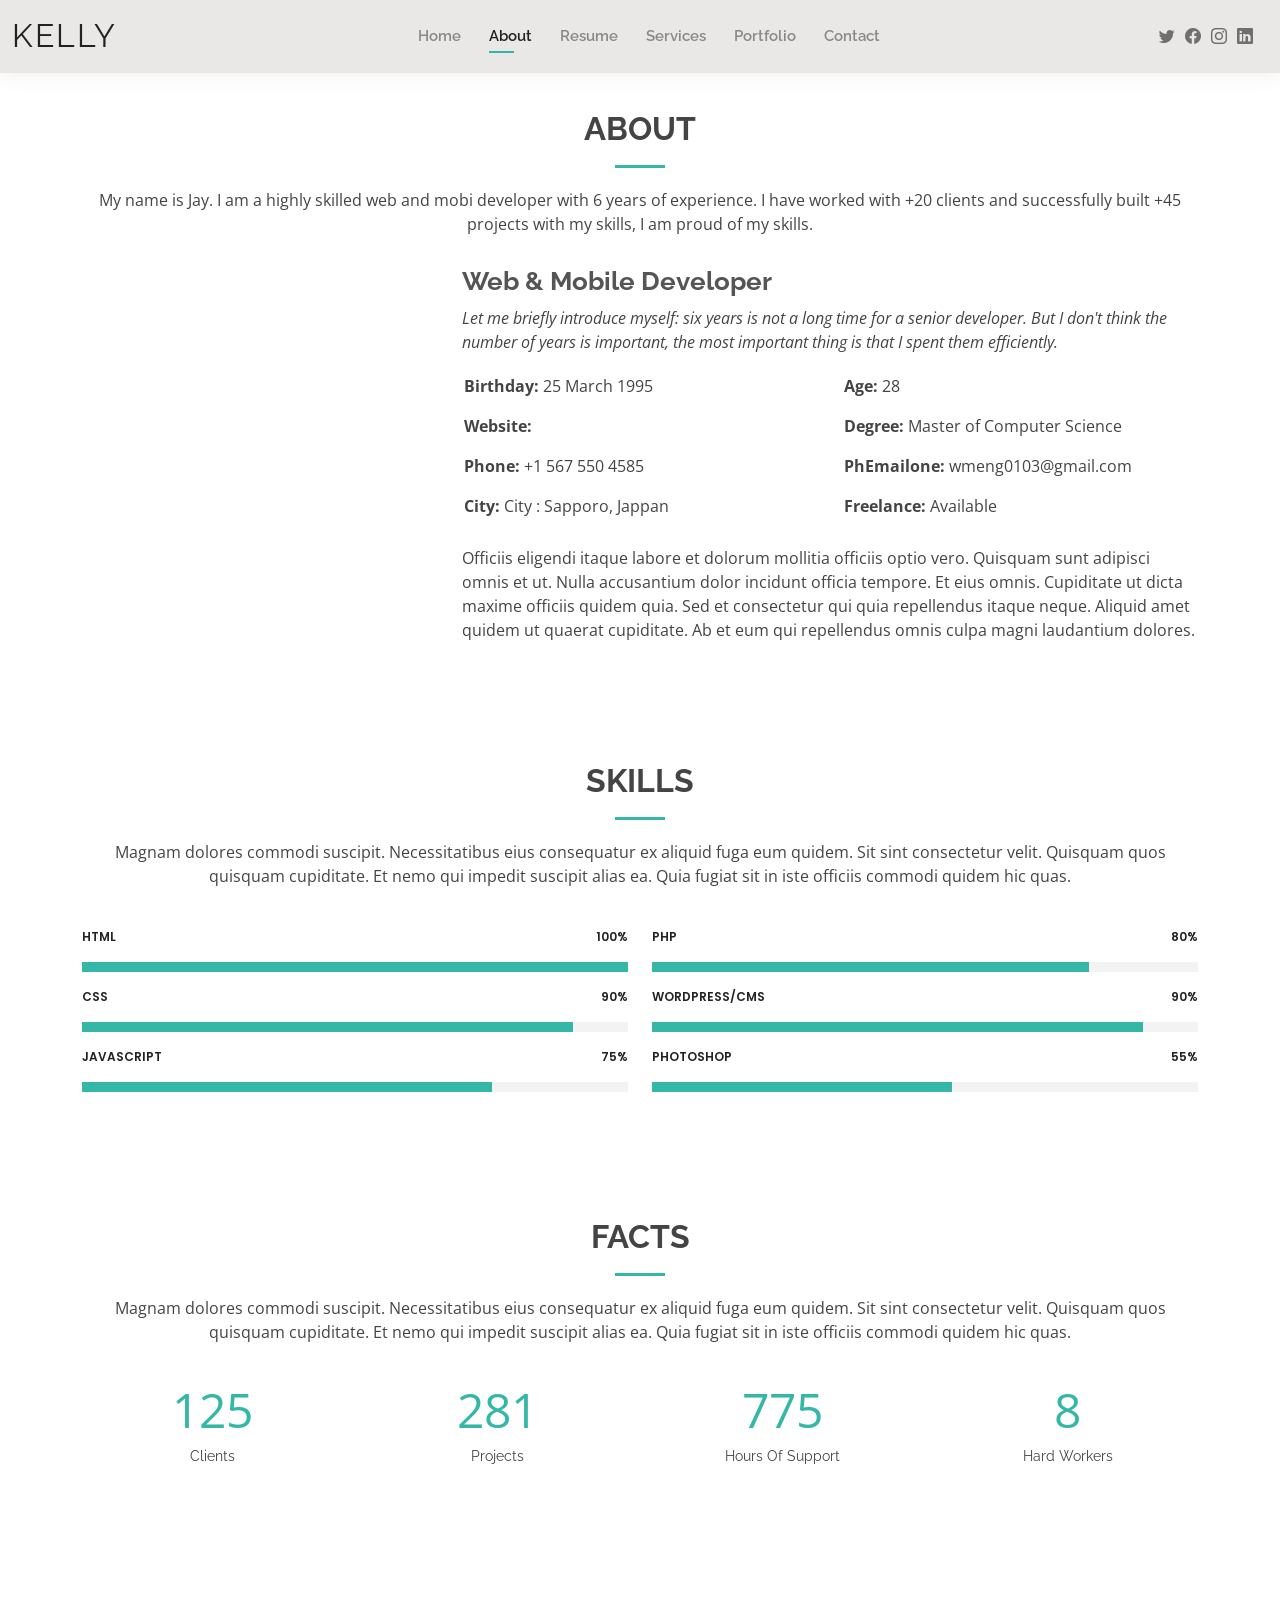
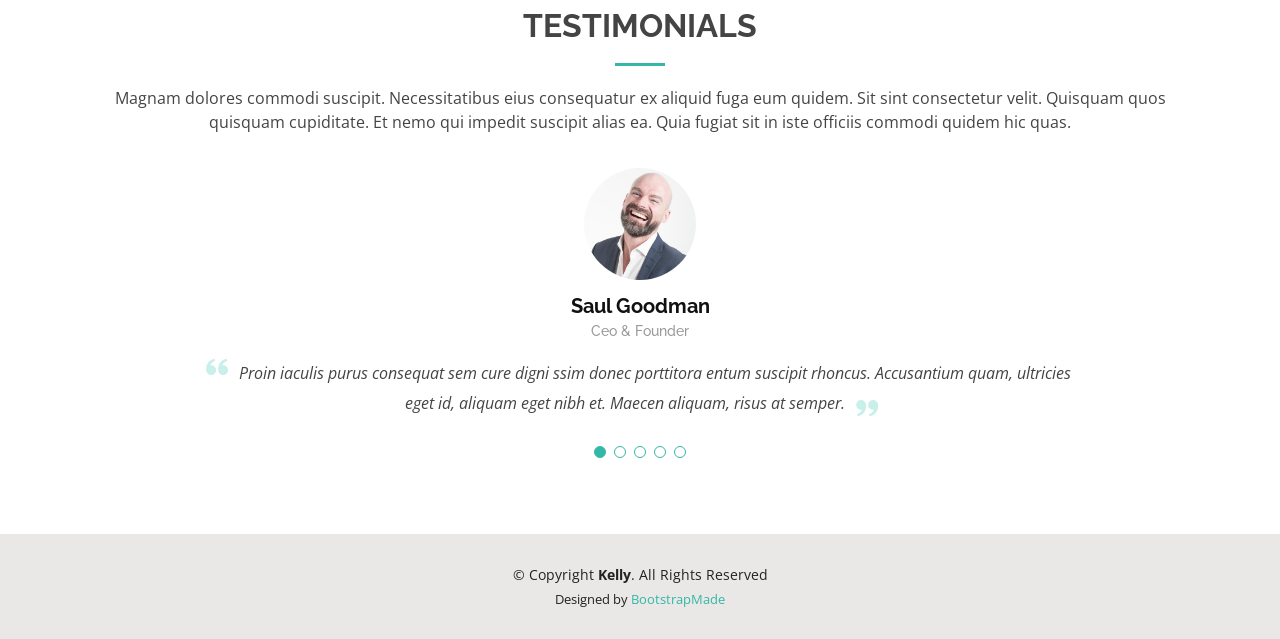
==== about.html @ 28cd538e "total update style was totally changed" ====
<!DOCTYPE html>
<html lang="en">

<head>
  <meta charset="utf-8">
  <meta content="width=device-width, initial-scale=1.0" name="viewport">

  <title>About - Jay Website</title>
  <meta content="" name="description">
  <meta content="" name="keywords">

  <!-- Favicons -->
  <link href="assets/img/favicon.png" rel="icon">
  <link href="assets/img/apple-touch-icon.png" rel="apple-touch-icon">

  <!-- Google Fonts -->
  <link href="https://fonts.googleapis.com/css?family=Open+Sans:300,300i,400,400i,600,600i,700,700i|Raleway:300,300i,400,400i,500,500i,600,600i,700,700i|Poppins:300,300i,400,400i,500,500i,600,600i,700,700i" rel="stylesheet">

  <!-- Vendor CSS Files -->
  <link href="assets/vendor/aos/aos.css" rel="stylesheet">
  <link href="assets/vendor/bootstrap/css/bootstrap.min.css" rel="stylesheet">
  <link href="assets/vendor/bootstrap-icons/bootstrap-icons.css" rel="stylesheet">
  <link href="assets/vendor/boxicons/css/boxicons.min.css" rel="stylesheet">
  <link href="assets/vendor/glightbox/css/glightbox.min.css" rel="stylesheet">
  <link href="assets/vendor/swiper/swiper-bundle.min.css" rel="stylesheet">

  <!-- Template Main CSS File -->
  <link href="assets/css/style.css" rel="stylesheet">

  <!-- =======================================================
  * Template Name: Kelly
  * Updated: Jul 27 2023 with Bootstrap v5.3.1
  * Template URL: https://bootstrapmade.com/kelly-free-bootstrap-cv-resume-html-template/
  * Author: BootstrapMade.com
  * License: https://bootstrapmade.com/license/
  ======================================================== -->
</head>

<body>

  <!-- ======= Header ======= -->
  <header id="header" class="fixed-top">
    <div class="container-fluid d-flex justify-content-between align-items-center">

      <h1 class="logo me-auto me-lg-0"><a href="index.html">Kelly</a></h1>
      <!-- Uncomment below if you prefer to use an image logo -->
      <!-- <a href="index.html" class="logo"><img src="assets/img/logo.png" alt="" class="img-fluid"></a>-->

      <nav id="navbar" class="navbar order-last order-lg-0">
        <ul>
          <li><a href="index.html">Home</a></li>
          <li><a class="active" href="about.html">About</a></li>
          <li><a href="resume.html">Resume</a></li>
          <li><a href="services.html">Services</a></li>
          <li><a href="portfolio.html">Portfolio</a></li>
          <li><a href="contact.html">Contact</a></li>
        </ul>
        <i class="bi bi-list mobile-nav-toggle"></i>
      </nav><!-- .navbar -->

      <div class="header-social-links">
        <a href="#" class="twitter"><i class="bi bi-twitter"></i></a>
        <a href="#" class="facebook"><i class="bi bi-facebook"></i></a>
        <a href="#" class="instagram"><i class="bi bi-instagram"></i></a>
        <a href="#" class="linkedin"><i class="bi bi-linkedin"></i></i></a>
      </div>

    </div>

  </header><!-- End Header -->

  <main id="main">

    <!-- ======= About Section ======= -->
    <section id="about" class="about">
      <div class="container" data-aos="fade-up">

        <div class="section-title">
          <h2>About</h2>
          <p>My name is Jay. I am a highly skilled web and mobi developer with 6 years of experience. I have worked with +20 clients and successfully built +45 projects with my skills, I am proud of my skills.</p>
        </div>

        <div class="row">
          <div class="col-lg-4">
            <img src="assets/img/about.jpg" class="img-fluid" alt="">
          </div>
          <div class="col-lg-8 pt-4 pt-lg-0 content">
            <h3>Web &amp; Mobile Developer</h3>
            <p class="fst-italic">
              Let me briefly introduce myself: six years is not a long time for a senior developer. But I don't think the number of years is important, the most important thing is that I spent them efficiently.
            </p>
            <div class="row">
              <div class="col-lg-6">
                <ul>
                  <li><i class="bi bi-rounded-right"></i> <strong>Birthday:</strong> 25 March 1995</li>
                  <li><i class="bi bi-rounded-right"></i> <strong>Website:</strong> </li>
                  <li><i class="bi bi-rounded-right"></i> <strong>Phone:</strong> +1 567 550 4585</li>
                  <li><i class="bi bi-rounded-right"></i> <strong>City:</strong> City : Sapporo, Jappan</li>
                </ul>
              </div>
              <div class="col-lg-6">
                <ul>
                  <li><i class="bi bi-rounded-right"></i> <strong>Age:</strong> 28</li>
                  <li><i class="bi bi-rounded-right"></i> <strong>Degree:</strong> Master of Computer Science</li>
                  <li><i class="bi bi-rounded-right"></i> <strong>PhEmailone:</strong> wmeng0103@gmail.com </li>
                  <li><i class="bi bi-rounded-right"></i> <strong>Freelance:</strong> Available </li>
                </ul>
              </div>
            </div>
            <p>
              Officiis eligendi itaque labore et dolorum mollitia officiis optio vero. Quisquam sunt adipisci omnis et ut. Nulla accusantium dolor incidunt officia tempore. Et eius omnis.
              Cupiditate ut dicta maxime officiis quidem quia. Sed et consectetur qui quia repellendus itaque neque. Aliquid amet quidem ut quaerat cupiditate. Ab et eum qui repellendus omnis culpa magni laudantium dolores.
            </p>
          </div>
        </div>

      </div>
    </section><!-- End About Section -->

    <!-- ======= Skills Section ======= -->
    <section id="skills" class="skills">
      <div class="container" data-aos="fade-up">

        <div class="section-title">
          <h2>Skills</h2>
          <p>Magnam dolores commodi suscipit. Necessitatibus eius consequatur ex aliquid fuga eum quidem. Sit sint consectetur velit. Quisquam quos quisquam cupiditate. Et nemo qui impedit suscipit alias ea. Quia fugiat sit in iste officiis commodi quidem hic quas.</p>
        </div>

        <div class="row skills-content">

          <div class="col-lg-6">

            <div class="progress">
              <span class="skill">HTML <i class="val">100%</i></span>
              <div class="progress-bar-wrap">
                <div class="progress-bar" role="progressbar" aria-valuenow="100" aria-valuemin="0" aria-valuemax="100"></div>
              </div>
            </div>

            <div class="progress">
              <span class="skill">CSS <i class="val">90%</i></span>
              <div class="progress-bar-wrap">
                <div class="progress-bar" role="progressbar" aria-valuenow="90" aria-valuemin="0" aria-valuemax="100"></div>
              </div>
            </div>

            <div class="progress">
              <span class="skill">JavaScript <i class="val">75%</i></span>
              <div class="progress-bar-wrap">
                <div class="progress-bar" role="progressbar" aria-valuenow="75" aria-valuemin="0" aria-valuemax="100"></div>
              </div>
            </div>

          </div>

          <div class="col-lg-6">

            <div class="progress">
              <span class="skill">PHP <i class="val">80%</i></span>
              <div class="progress-bar-wrap">
                <div class="progress-bar" role="progressbar" aria-valuenow="80" aria-valuemin="0" aria-valuemax="100"></div>
              </div>
            </div>

            <div class="progress">
              <span class="skill">WordPress/CMS <i class="val">90%</i></span>
              <div class="progress-bar-wrap">
                <div class="progress-bar" role="progressbar" aria-valuenow="90" aria-valuemin="0" aria-valuemax="100"></div>
              </div>
            </div>

            <div class="progress">
              <span class="skill">Photoshop <i class="val">55%</i></span>
              <div class="progress-bar-wrap">
                <div class="progress-bar" role="progressbar" aria-valuenow="55" aria-valuemin="0" aria-valuemax="100"></div>
              </div>
            </div>

          </div>

        </div>

      </div>
    </section><!-- End Skills Section -->

    <!-- ======= Facts Section ======= -->
    <section id="facts" class="facts">
      <div class="container" data-aos="fade-up">

        <div class="section-title">
          <h2>Facts</h2>
          <p>Magnam dolores commodi suscipit. Necessitatibus eius consequatur ex aliquid fuga eum quidem. Sit sint consectetur velit. Quisquam quos quisquam cupiditate. Et nemo qui impedit suscipit alias ea. Quia fugiat sit in iste officiis commodi quidem hic quas.</p>
        </div>

        <div class="row counters">

          <div class="col-lg-3 col-6 text-center">
            <span data-purecounter-start="0" data-purecounter-end="232" data-purecounter-duration="1" class="purecounter"></span>
            <p>Clients</p>
          </div>

          <div class="col-lg-3 col-6 text-center">
            <span data-purecounter-start="0" data-purecounter-end="521" data-purecounter-duration="1" class="purecounter"></span>
            <p>Projects</p>
          </div>

          <div class="col-lg-3 col-6 text-center">
            <span data-purecounter-start="0" data-purecounter-end="1463" data-purecounter-duration="1" class="purecounter"></span>
            <p>Hours Of Support</p>
          </div>

          <div class="col-lg-3 col-6 text-center">
            <span data-purecounter-start="0" data-purecounter-end="15" data-purecounter-duration="1" class="purecounter"></span>
            <p>Hard Workers</p>
          </div>

        </div>

      </div>
    </section><!-- End Facts Section -->

    <!-- ======= Testimonials Section ======= -->
    <section id="testimonials" class="testimonials">
      <div class="container" data-aos="fade-up">

        <div class="section-title">
          <h2>Testimonials</h2>
          <p>Magnam dolores commodi suscipit. Necessitatibus eius consequatur ex aliquid fuga eum quidem. Sit sint consectetur velit. Quisquam quos quisquam cupiditate. Et nemo qui impedit suscipit alias ea. Quia fugiat sit in iste officiis commodi quidem hic quas.</p>
        </div>

        <div class="testimonials-slider swiper" data-aos="fade-up" data-aos-delay="100">
          <div class="swiper-wrapper">

            <div class="swiper-slide">
              <div class="testimonial-item">
                <img src="assets/img/testimonials/testimonials-1.jpg" class="testimonial-img" alt="">
                <h3>Saul Goodman</h3>
                <h4>Ceo &amp; Founder</h4>
                <p>
                  <i class="bx bxs-quote-alt-left quote-icon-left"></i>
                  Proin iaculis purus consequat sem cure digni ssim donec porttitora entum suscipit rhoncus. Accusantium quam, ultricies eget id, aliquam eget nibh et. Maecen aliquam, risus at semper.
                  <i class="bx bxs-quote-alt-right quote-icon-right"></i>
                </p>
              </div>
            </div><!-- End testimonial item -->

            <div class="swiper-slide">
              <div class="testimonial-item">
                <img src="assets/img/testimonials/testimonials-2.jpg" class="testimonial-img" alt="">
                <h3>Sara Wilsson</h3>
                <h4>Designer</h4>
                <p>
                  <i class="bx bxs-quote-alt-left quote-icon-left"></i>
                  Export tempor illum tamen malis malis eram quae irure esse labore quem cillum quid cillum eram malis quorum velit fore eram velit sunt aliqua noster fugiat irure amet legam anim culpa.
                  <i class="bx bxs-quote-alt-right quote-icon-right"></i>
                </p>
              </div>
            </div><!-- End testimonial item -->

            <div class="swiper-slide">
              <div class="testimonial-item">
                <img src="assets/img/testimonials/testimonials-3.jpg" class="testimonial-img" alt="">
                <h3>Jena Karlis</h3>
                <h4>Store Owner</h4>
                <p>
                  <i class="bx bxs-quote-alt-left quote-icon-left"></i>
                  Enim nisi quem export duis labore cillum quae magna enim sint quorum nulla quem veniam duis minim tempor labore quem eram duis noster aute amet eram fore quis sint minim.
                  <i class="bx bxs-quote-alt-right quote-icon-right"></i>
                </p>
              </div>
            </div><!-- End testimonial item -->

            <div class="swiper-slide">
              <div class="testimonial-item">
                <img src="assets/img/testimonials/testimonials-4.jpg" class="testimonial-img" alt="">
                <h3>Matt Brandon</h3>
                <h4>Freelancer</h4>
                <p>
                  <i class="bx bxs-quote-alt-left quote-icon-left"></i>
                  Fugiat enim eram quae cillum dolore dolor amet nulla culpa multos export minim fugiat minim velit minim dolor enim duis veniam ipsum anim magna sunt elit fore quem dolore labore illum veniam.
                  <i class="bx bxs-quote-alt-right quote-icon-right"></i>
                </p>
              </div>
            </div><!-- End testimonial item -->

            <div class="swiper-slide">
              <div class="testimonial-item">
                <img src="assets/img/testimonials/testimonials-5.jpg" class="testimonial-img" alt="">
                <h3>John Larson</h3>
                <h4>Entrepreneur</h4>
                <p>
                  <i class="bx bxs-quote-alt-left quote-icon-left"></i>
                  Quis quorum aliqua sint quem legam fore sunt eram irure aliqua veniam tempor noster veniam enim culpa labore duis sunt culpa nulla illum cillum fugiat legam esse veniam culpa fore nisi cillum quid.
                  <i class="bx bxs-quote-alt-right quote-icon-right"></i>
                </p>
              </div>
            </div><!-- End testimonial item -->

          </div>
          <div class="swiper-pagination"></div>
        </div>

      </div>
    </section><!-- End Testimonials Section -->

  </main><!-- End #main -->

  <!-- ======= Footer ======= -->
  <footer id="footer">
    <div class="container">
      <div class="copyright">
        &copy; Copyright <strong><span>Kelly</span></strong>. All Rights Reserved
      </div>
      <div class="credits">
        <!-- All the links in the footer should remain intact. -->
        <!-- You can delete the links only if you purchased the pro version. -->
        <!-- Licensing information: https://bootstrapmade.com/license/ -->
        <!-- Purchase the pro version with working PHP/AJAX contact form: https://bootstrapmade.com/kelly-free-bootstrap-cv-resume-html-template/ -->
        Designed by <a href="https://bootstrapmade.com/">BootstrapMade</a>
      </div>
    </div>
  </footer><!-- End  Footer -->

  <div id="preloader"></div>
  <a href="#" class="back-to-top d-flex align-items-center justify-content-center"><i class="bi bi-arrow-up-short"></i></a>

  <!-- Vendor JS Files -->
  <script src="assets/vendor/purecounter/purecounter_vanilla.js"></script>
  <script src="assets/vendor/aos/aos.js"></script>
  <script src="assets/vendor/bootstrap/js/bootstrap.bundle.min.js"></script>
  <script src="assets/vendor/glightbox/js/glightbox.min.js"></script>
  <script src="assets/vendor/isotope-layout/isotope.pkgd.min.js"></script>
  <script src="assets/vendor/swiper/swiper-bundle.min.js"></script>
  <script src="assets/vendor/waypoints/noframework.waypoints.js"></script>
  <script src="assets/vendor/php-email-form/validate.js"></script>

  <!-- Template Main JS File -->
  <script src="assets/js/main.js"></script>

</body>

</html>
---- assets/css/style.css ----
/**
* Template Name: Kelly
* Updated: Jul 27 2023 with Bootstrap v5.3.1
* Template URL: https://bootstrapmade.com/kelly-free-bootstrap-cv-resume-html-template/
* Author: BootstrapMade.com
* License: https://bootstrapmade.com/license/
*/

/*--------------------------------------------------------------
# General
--------------------------------------------------------------*/
body {
  font-family: "Open Sans", sans-serif;
  color: #444444;
}

a {
  color: #34b7a7;
  text-decoration: none;
}

a:hover {
  color: #51cdbe;
  text-decoration: none;
}

h1,
h2,
h3,
h4,
h5,
h6 {
  font-family: "Raleway", sans-serif;
}

#main {
  margin-top: 50px;
}

@media (max-width: 992px) {
  #main {
    margin-top: 30px;
  }
}

/*--------------------------------------------------------------
# Preloader
--------------------------------------------------------------*/
#preloader {
  position: fixed;
  top: 0;
  left: 0;
  right: 0;
  bottom: 0;
  z-index: 9999;
  overflow: hidden;
  background: #fff;
}

#preloader:before {
  content: "";
  position: fixed;
  top: calc(50% - 30px);
  left: calc(50% - 30px);
  border: 6px solid #34b7a7;
  border-top-color: #dcf5f2;
  border-radius: 50%;
  width: 60px;
  height: 60px;
  animation: animate-preloader 1s linear infinite;
}

@keyframes animate-preloader {
  0% {
    transform: rotate(0deg);
  }

  100% {
    transform: rotate(360deg);
  }
}

/*--------------------------------------------------------------
# Back to top button
--------------------------------------------------------------*/
.back-to-top {
  position: fixed;
  visibility: hidden;
  opacity: 0;
  right: 15px;
  bottom: 15px;
  z-index: 996;
  background: #34b7a7;
  width: 40px;
  height: 40px;
  border-radius: 50px;
  transition: all 0.4s;
}

.back-to-top i {
  font-size: 24px;
  color: #fff;
  line-height: 0;
}

.back-to-top:hover {
  background: #49cbbb;
  color: #fff;
}

.back-to-top.active {
  visibility: visible;
  opacity: 1;
}

/*--------------------------------------------------------------
# Header
--------------------------------------------------------------*/
#header {
  background: #e9e8e6;
  box-shadow: 0px 0px 25px 0 rgba(0, 0, 0, 0.08);
  z-index: 997;
  padding: 15px 0;
}

#header .logo {
  font-size: 32px;
  margin: 0;
  padding: 0;
  line-height: 1;
  font-weight: 400;
  letter-spacing: 2px;
  text-transform: uppercase;
}

#header .logo a {
  color: #222222;
}

#header .logo img {
  max-height: 40px;
}

@media (max-width: 992px) {
  #header .logo {
    font-size: 28px;
  }
}

/*--------------------------------------------------------------
# Header Social Links
--------------------------------------------------------------*/
.header-social-links {
  padding-right: 15px;
}

.header-social-links a {
  color: #6f6f6f;
  padding-left: 6px;
  display: inline-block;
  line-height: 0px;
  transition: 0.3s;
  font-size: 16px;
}

.header-social-links a:hover {
  color: #34b7a7;
}

/*--------------------------------------------------------------
# Navigation Menu
--------------------------------------------------------------*/
/**
* Desktop Navigation 
*/
.navbar {
  padding: 0;
}

.navbar ul {
  margin: 0;
  padding: 0;
  display: flex;
  list-style: none;
  align-items: center;
}

.navbar li {
  position: relative;
  padding: 10px 0 10px 28px;
}

.navbar a,
.navbar a:focus {
  display: flex;
  align-items: center;
  justify-content: space-between;
  font-family: "Raleway", sans-serif;
  font-size: 15px;
  font-weight: 600;
  color: #888888;
  white-space: nowrap;
  transition: 0.3s;
  position: relative;
}

.navbar a i,
.navbar a:focus i {
  font-size: 12px;
  line-height: 0;
  margin-left: 5px;
}

.navbar>ul>li>a:before {
  content: "";
  position: absolute;
  width: 0;
  height: 2px;
  bottom: -5px;
  left: 0;
  background-color: #34b7a7;
  visibility: hidden;
  width: 0px;
  transition: all 0.3s ease-in-out 0s;
}

.navbar a:hover:before,
.navbar li:hover>a:before,
.navbar .active:before {
  visibility: visible;
  width: 25px;
}

.navbar a:hover,
.navbar .active,
.navbar .active:focus,
.navbar li:hover>a {
  color: #222222;
}

.navbar .dropdown ul {
  display: block;
  position: absolute;
  left: 14px;
  top: calc(100% + 30px);
  margin: 0;
  padding: 10px 0;
  z-index: 99;
  opacity: 0;
  visibility: hidden;
  background: #fff;
  box-shadow: 0px 0px 30px rgba(127, 137, 161, 0.25);
  transition: 0.3s;
  border-radius: 4px;
}

.navbar .dropdown ul li {
  min-width: 200px;
  padding: 0;
}

.navbar .dropdown ul a {
  padding: 10px 20px;
  font-size: 15px;
  text-transform: none;
  font-weight: 600;
}

.navbar .dropdown ul a i {
  font-size: 12px;
}

.navbar .dropdown ul a:hover,
.navbar .dropdown ul .active:hover,
.navbar .dropdown ul li:hover>a {
  color: #34b7a7;
}

.navbar .dropdown:hover>ul {
  opacity: 1;
  top: 100%;
  visibility: visible;
}

.navbar .dropdown .dropdown ul {
  top: 0;
  left: calc(100% - 30px);
  visibility: hidden;
}

.navbar .dropdown .dropdown:hover>ul {
  opacity: 1;
  top: 0;
  left: 100%;
  visibility: visible;
}

@media (max-width: 1366px) {
  .navbar .dropdown .dropdown ul {
    left: -90%;
  }

  .navbar .dropdown .dropdown:hover>ul {
    left: -100%;
  }
}

/**
* Mobile Navigation 
*/
.mobile-nav-toggle {
  color: #222222;
  font-size: 28px;
  cursor: pointer;
  display: none;
  line-height: 0;
  transition: 0.5s;
}

.mobile-nav-toggle.bi-x {
  color: #fff;
}

@media (max-width: 991px) {
  .mobile-nav-toggle {
    display: block;
  }

  .navbar ul {
    display: none;
  }
}

.navbar-mobile {
  position: fixed;
  overflow: hidden;
  top: 0;
  right: 0;
  left: 0;
  bottom: 0;
  background: rgba(9, 9, 9, 0.9);
  transition: 0.3s;
  z-index: 999;
}

.navbar-mobile .mobile-nav-toggle {
  position: absolute;
  top: 15px;
  right: 15px;
}

.navbar-mobile ul {
  display: block;
  position: absolute;
  top: 55px;
  right: 15px;
  bottom: 15px;
  left: 15px;
  padding: 10px 0;
  border-radius: 10px;
  background-color: #fff;
  overflow-y: auto;
  transition: 0.3s;
}

.navbar-mobile a,
.navbar-mobile a:focus {
  font-size: 15px;
  padding-right: 15px;
  color: #222222;
}

.navbar-mobile a:hover,
.navbar-mobile .active,
.navbar-mobile li:hover>a {
  color: #34b7a7;
}

.navbar-mobile .getstarted,
.navbar-mobile .getstarted:focus {
  margin: 15px;
}

.navbar-mobile .dropdown ul {
  position: static;
  display: none;
  margin: 10px 20px;
  padding: 10px 0;
  z-index: 99;
  opacity: 1;
  visibility: visible;
  background: #fff;
  box-shadow: 0px 0px 30px rgba(127, 137, 161, 0.25);
}

.navbar-mobile .dropdown ul li {
  min-width: 200px;
}

.navbar-mobile .dropdown ul a {
  padding: 10px 20px;
}

.navbar-mobile .dropdown ul a i {
  font-size: 12px;
}

.navbar-mobile .dropdown ul a:hover,
.navbar-mobile .dropdown ul .active:hover,
.navbar-mobile .dropdown ul li:hover>a {
  color: #34b7a7;
}

.navbar-mobile .dropdown>.dropdown-active {
  display: block;
}

/*--------------------------------------------------------------
# Hero Section
--------------------------------------------------------------*/
#hero {
  width: 100%;
  height: 100vh;
  background: url("../img/hero-bg.jpg") top right;
  background-size: cover;
}

#hero .container {
  padding-top: 70px;
  position: relative;
}

@media (max-width: 992px) {
  #hero .container {
    padding-top: 58px;
  }
}

#hero h1 {
  margin: 0;
  font-size: 48px;
  font-weight: 700;
  line-height: 56px;
  color: #222222;
}

#hero h2 {
  color: #6f6f6f;
  margin: 10px 0 0 0;
  font-size: 22px;
}

#hero .btn-about {
  font-family: "Raleway", sans-serif;
  text-transform: uppercase;
  font-weight: 600;
  font-size: 12px;
  letter-spacing: 1px;
  display: inline-block;
  padding: 12px 40px;
  border-radius: 50px;
  transition: 0.5s;
  margin-top: 30px;
  color: #fff;
  background: #34b7a7;
}

#hero .btn-about:hover {
  background: #3dc8b7;
}

@media (min-width: 1024px) {
  #hero {
    background-attachment: fixed;
  }
}

@media (max-width: 992px) {
  #hero:before {
    content: "";
    background: rgba(255, 255, 255, 0.8);
    position: absolute;
    bottom: 0;
    top: 0;
    left: 0;
    right: 0;
  }

  #hero h1 {
    font-size: 28px;
    line-height: 36px;
  }

  #hero h2 {
    font-size: 18px;
    line-height: 24px;
  }
}

/*--------------------------------------------------------------
# Sections General
--------------------------------------------------------------*/
section {
  padding: 60px 0;
}

.section-bg {
  background-color: #e7f8f6;
}

.section-title {
  text-align: center;
  padding-bottom: 30px;
}

.section-title h2 {
  font-size: 32px;
  font-weight: bold;
  text-transform: uppercase;
  margin-bottom: 20px;
  padding-bottom: 20px;
  position: relative;
}

.section-title h2::after {
  content: "";
  position: absolute;
  display: block;
  width: 50px;
  height: 3px;
  background: #34b7a7;
  bottom: 0;
  left: calc(50% - 25px);
}

.section-title p {
  margin-bottom: 0;
}

/*--------------------------------------------------------------
# Cta
--------------------------------------------------------------*/
.cta {
  background: linear-gradient(rgba(0, 0, 0, 0.6), rgba(0, 0, 0, 0.6)), url("../img/bg-1.jpg") fixed center center;
  background-size: cover;
  padding: 80px 0;
}

.cta h3 {
  color: #fff;
  font-size: 28px;
  font-weight: 700;
}

.cta p {
  color: #fff;
}

.cta .cta-btn {
  font-family: "Raleway", sans-serif;
  text-transform: uppercase;
  font-weight: 500;
  font-size: 16px;
  letter-spacing: 1px;
  display: inline-block;
  padding: 8px 20px;
  border-radius: 2px;
  transition: 0.5s;
  margin: 10px;
  border: 2px solid #fff;
  color: #fff;
}

.cta .cta-btn:hover {
  background: #34b7a7;
  border: 2px solid #34b7a7;
}

@media (max-width: 1024px) {
  .cta {
    background-attachment: scroll;
  }
}

@media (min-width: 769px) {
  .cta .cta-btn-container {
    display: flex;
    align-items: center;
    justify-content: flex-end;
  }
}

/*--------------------------------------------------------------
# About
--------------------------------------------------------------*/
.about .content h3 {
  font-weight: 700;
  font-size: 26px;
  color: #555555;
}

.about .content ul {
  list-style: none;
  padding: 0;
}

.about .content ul li {
  padding-bottom: 10px;
}

.about .content ul i {
  font-size: 20px;
  padding-right: 2px;
  color: #34b7a7;
}

.about .content p:last-child {
  margin-bottom: 0;
}

/*--------------------------------------------------------------
# Skills
--------------------------------------------------------------*/
.skills .progress {
  height: 60px;
  display: block;
  background: none;
  border-radius: 0;
}

.skills .progress .skill {
  padding: 10px 0;
  margin: 0 0 6px 0;
  text-transform: uppercase;
  display: block;
  font-weight: 600;
  font-family: "Poppins", sans-serif;
  color: #222222;
}

.skills .progress .skill .val {
  float: right;
  font-style: normal;
}

.skills .progress-bar-wrap {
  background: #f3f3f3;
}

.skills .progress-bar {
  width: 1px;
  height: 10px;
  transition: 0.9s;
  background-color: #34b7a7;
}

/*--------------------------------------------------------------
# Facts
--------------------------------------------------------------*/
.facts .counters span {
  font-size: 48px;
  display: block;
  color: #34b7a7;
}

.facts .counters p {
  padding: 0;
  margin: 0 0 20px 0;
  font-family: "Raleway", sans-serif;
  font-size: 14px;
}

/*--------------------------------------------------------------
# Testimonials
--------------------------------------------------------------*/
.testimonials .section-header {
  margin-bottom: 40px;
}

.testimonials .testimonials-carousel,
.testimonials .testimonials-slider {
  overflow: hidden;
}

.testimonials .testimonial-item {
  text-align: center;
}

.testimonials .testimonial-item .testimonial-img {
  width: 120px;
  border-radius: 50%;
  border: 4px solid #fff;
  margin: 0 auto;
}

.testimonials .testimonial-item h3 {
  font-size: 20px;
  font-weight: bold;
  margin: 10px 0 5px 0;
  color: #111;
}

.testimonials .testimonial-item h4 {
  font-size: 14px;
  color: #999;
  margin: 0 0 15px 0;
}

.testimonials .testimonial-item .quote-icon-left,
.testimonials .testimonial-item .quote-icon-right {
  color: #c8efea;
  font-size: 26px;
}

.testimonials .testimonial-item .quote-icon-left {
  display: inline-block;
  left: -5px;
  position: relative;
}

.testimonials .testimonial-item .quote-icon-right {
  display: inline-block;
  right: -5px;
  position: relative;
  top: 10px;
}

.testimonials .testimonial-item p {
  font-style: italic;
  margin: 0 auto 15px auto;
}

@media (min-width: 992px) {
  .testimonials .testimonial-item p {
    width: 80%;
  }
}

.testimonials .swiper-pagination {
  margin-top: 20px;
  position: relative;
}

.testimonials .swiper-pagination .swiper-pagination-bullet {
  width: 12px;
  height: 12px;
  background-color: #fff;
  opacity: 1;
  border: 1px solid #34b7a7;
}

.testimonials .swiper-pagination .swiper-pagination-bullet-active {
  background-color: #34b7a7;
}

/*--------------------------------------------------------------
# Resume
--------------------------------------------------------------*/
.resume .resume-title {
  font-size: 26px;
  font-weight: 400;
  margin-top: 20px;
  margin-bottom: 20px;
  color: #222222;
}

.resume .resume-item {
  padding: 0 0 20px 20px;
  margin-top: -2px;
  border-left: 2px solid #34b7a7;
  position: relative;
}

.resume .resume-item h4 {
  line-height: 18px;
  font-size: 18px;
  font-weight: 600;
  font-family: "Poppins", sans-serif;
  color: #1d685f;
  margin-bottom: 10px;
}

.resume .resume-item h5 {
  font-size: 16px;
  background: #effbf9;
  padding: 5px 15px;
  display: inline-block;
  font-weight: 600;
  margin-bottom: 10px;
  color: #34b7a7;
}

.resume .resume-item ul {
  padding-left: 20px;
}

.resume .resume-item ul li {
  padding-bottom: 10px;
}

.resume .resume-item:last-child {
  padding-bottom: 0;
}

.resume .resume-item::before {
  content: "";
  position: absolute;
  width: 16px;
  height: 16px;
  border-radius: 50px;
  left: -9px;
  top: 0;
  background: #fff;
  border: 2px solid #34b7a7;
}

/*--------------------------------------------------------------
# Services
--------------------------------------------------------------*/
.services .icon-box {
  text-align: center;
  padding: 70px 20px 80px 20px;
  transition: all ease-in-out 0.3s;
  background: #fff;
  box-shadow: 0px 0 35px 0 rgba(0, 0, 0, 0.08);
}

.services .icon-box .icon {
  margin: 0 auto;
  width: 100px;
  height: 100px;
  display: flex;
  align-items: center;
  justify-content: center;
  transition: ease-in-out 0.3s;
  position: relative;
}

.services .icon-box .icon i {
  font-size: 36px;
  transition: 0.5s;
  position: relative;
}

.services .icon-box .icon svg {
  position: absolute;
  top: 0;
  left: 0;
}

.services .icon-box .icon svg path {
  transition: 0.5s;
  fill: #f5f5f5;
}

.services .icon-box h4 {
  font-weight: 600;
  margin: 10px 0 15px 0;
  font-size: 22px;
}

.services .icon-box h4 a {
  color: #222222;
  transition: ease-in-out 0.3s;
}

.services .icon-box p {
  line-height: 24px;
  font-size: 14px;
  margin-bottom: 0;
}

.services .iconbox-blue i {
  color: #47aeff;
}

.services .iconbox-blue:hover .icon i {
  color: #fff;
}

.services .iconbox-blue:hover .icon path {
  fill: #47aeff;
}

.services .iconbox-orange i {
  color: #ffa76e;
}

.services .iconbox-orange:hover .icon i {
  color: #fff;
}

.services .iconbox-orange:hover .icon path {
  fill: #ffa76e;
}

.services .iconbox-pink i {
  color: #e80368;
}

.services .iconbox-pink:hover .icon i {
  color: #fff;
}

.services .iconbox-pink:hover .icon path {
  fill: #e80368;
}

.services .iconbox-yellow i {
  color: #ffbb2c;
}

.services .iconbox-yellow:hover .icon i {
  color: #fff;
}

.services .iconbox-yellow:hover .icon path {
  fill: #ffbb2c;
}

.services .iconbox-red i {
  color: #ff5828;
}

.services .iconbox-red:hover .icon i {
  color: #fff;
}

.services .iconbox-red:hover .icon path {
  fill: #ff5828;
}

.services .iconbox-teal i {
  color: #11dbcf;
}

.services .iconbox-teal:hover .icon i {
  color: #fff;
}

.services .iconbox-teal:hover .icon path {
  fill: #11dbcf;
}

/*--------------------------------------------------------------
# Portfolio
--------------------------------------------------------------*/
.portfolio .portfolio-item {
  margin-bottom: 30px;
}

.portfolio #portfolio-flters {
  padding: 0;
  margin: 0 auto 20px auto;
  list-style: none;
  text-align: center;
}

.portfolio #portfolio-flters li {
  cursor: pointer;
  display: inline-block;
  padding: 8px 16px 10px 16px;
  font-size: 13px;
  font-weight: 500;
  line-height: 1;
  text-transform: uppercase;
  color: #444444;
  margin-bottom: 5px;
  transition: all 0.3s ease-in-out;
  border-radius: 50px;
}

.portfolio #portfolio-flters li:hover,
.portfolio #portfolio-flters li.filter-active {
  color: #fff;
  background: #34b7a7;
}

.portfolio #portfolio-flters li:last-child {
  margin-right: 0;
}

.portfolio .portfolio-wrap {
  transition: 0.3s;
  position: relative;
  overflow: hidden;
  z-index: 1;
  background: rgba(34, 34, 34, 0.6);
}

.portfolio .portfolio-wrap::before {
  content: "";
  background: rgba(34, 34, 34, 0.6);
  position: absolute;
  left: 0;
  right: 0;
  top: 0;
  bottom: 0;
  transition: all ease-in-out 0.3s;
  z-index: 2;
  opacity: 0;
}

.portfolio .portfolio-wrap img {
  transition: all ease-in-out 0.3s;
}

.portfolio .portfolio-wrap .portfolio-info {
  opacity: 0;
  position: absolute;
  top: 0;
  left: 0;
  right: 0;
  bottom: 0;
  z-index: 3;
  transition: all ease-in-out 0.3s;
  display: flex;
  flex-direction: column;
  justify-content: flex-end;
  align-items: flex-start;
  padding: 20px;
}

.portfolio .portfolio-wrap .portfolio-info h4 {
  font-size: 20px;
  color: #fff;
  font-weight: 600;
}

.portfolio .portfolio-wrap .portfolio-info p {
  color: rgba(255, 255, 255, 0.7);
  font-size: 14px;
  text-transform: uppercase;
  padding: 0;
  margin: 0;
  font-style: italic;
}

.portfolio .portfolio-wrap .portfolio-links {
  text-align: center;
  z-index: 4;
}

.portfolio .portfolio-wrap .portfolio-links a {
  color: #fff;
  margin: 0 5px 0 0;
  font-size: 28px;
  display: inline-block;
  transition: 0.3s;
}

.portfolio .portfolio-wrap .portfolio-links a:hover {
  color: #78d9cd;
}

.portfolio .portfolio-wrap:hover::before {
  opacity: 1;
}

.portfolio .portfolio-wrap:hover img {
  transform: scale(1.2);
}

.portfolio .portfolio-wrap:hover .portfolio-info {
  opacity: 1;
}

/*--------------------------------------------------------------
# Portfolio Details
--------------------------------------------------------------*/
.portfolio-details {
  padding-top: 0;
}

.portfolio-details .portfolio-details-slider img {
  width: 100%;
}

.portfolio-details .portfolio-details-slider .swiper-pagination {
  margin-top: 20px;
  position: relative;
}

.portfolio-details .portfolio-details-slider .swiper-pagination .swiper-pagination-bullet {
  width: 12px;
  height: 12px;
  background-color: #fff;
  opacity: 1;
  border: 1px solid #34b7a7;
}

.portfolio-details .portfolio-details-slider .swiper-pagination .swiper-pagination-bullet-active {
  background-color: #34b7a7;
}

.portfolio-details .portfolio-info {
  padding: 30px;
  box-shadow: 0px 0 30px rgba(34, 34, 34, 0.08);
}

.portfolio-details .portfolio-info h3 {
  font-size: 22px;
  font-weight: 700;
  margin-bottom: 20px;
  padding-bottom: 20px;
  border-bottom: 1px solid #eee;
}

.portfolio-details .portfolio-info ul {
  list-style: none;
  padding: 0;
  font-size: 15px;
}

.portfolio-details .portfolio-info ul li+li {
  margin-top: 10px;
}

.portfolio-details .portfolio-description {
  padding-top: 30px;
}

.portfolio-details .portfolio-description h2 {
  font-size: 26px;
  font-weight: 700;
  margin-bottom: 20px;
}

.portfolio-details .portfolio-description p {
  padding: 0;
}

/*--------------------------------------------------------------
# Contact
--------------------------------------------------------------*/
.contact .info {
  width: 100%;
  background: #fff;
}

.contact .info i {
  font-size: 20px;
  color: #34b7a7;
  float: left;
  width: 44px;
  height: 44px;
  background: #effbf9;
  display: flex;
  justify-content: center;
  align-items: center;
  border-radius: 50px;
  transition: all 0.3s ease-in-out;
}

.contact .info h4 {
  padding: 0 0 0 60px;
  font-size: 22px;
  font-weight: 600;
  margin-bottom: 5px;
  color: #222222;
}

.contact .info p {
  padding: 0 0 0 60px;
  margin-bottom: 0;
  font-size: 14px;
  color: #555555;
}

.contact .info .email,
.contact .info .phone {
  margin-top: 40px;
}

.contact .info .email:hover i,
.contact .info .address:hover i,
.contact .info .phone:hover i {
  background: #34b7a7;
  color: #fff;
}

.contact .php-email-form {
  width: 100%;
  background: #fff;
}

.contact .php-email-form .form-group {
  padding-bottom: 8px;
}

.contact .php-email-form .error-message {
  display: none;
  color: #fff;
  background: #ed3c0d;
  text-align: center;
  padding: 15px;
  font-weight: 600;
}

.contact .php-email-form .sent-message {
  display: none;
  color: #fff;
  background: #18d26e;
  text-align: center;
  padding: 15px;
  font-weight: 600;
}

.contact .php-email-form .loading {
  display: none;
  background: #fff;
  text-align: center;
  padding: 15px;
}

.contact .php-email-form .loading:before {
  content: "";
  display: inline-block;
  border-radius: 50%;
  width: 24px;
  height: 24px;
  margin: 0 10px -6px 0;
  border: 3px solid #18d26e;
  border-top-color: #eee;
  animation: animate-loading 1s linear infinite;
}

.contact .php-email-form input,
.contact .php-email-form textarea {
  border-radius: 4px;
  box-shadow: none;
  font-size: 14px;
}

.contact .php-email-form input:focus,
.contact .php-email-form textarea:focus {
  border-color: #34b7a7;
}

.contact .php-email-form input {
  height: 44px;
}

.contact .php-email-form textarea {
  padding: 10px 12px;
}

.contact .php-email-form button[type=submit] {
  background: #34b7a7;
  border: 0;
  padding: 10px 30px 12px 30px;
  color: #fff;
  transition: 0.4s;
  border-radius: 50px;
}

.contact .php-email-form button[type=submit]:hover {
  background: #3dc8b7;
}

@keyframes animate-loading {
  0% {
    transform: rotate(0deg);
  }

  100% {
    transform: rotate(360deg);
  }
}

/*--------------------------------------------------------------
# Footer
--------------------------------------------------------------*/
#footer {
  background: #e9e8e6;
  padding: 30px 0;
  color: #222222;
  font-size: 14px;
  text-align: center;
}

#footer .credits {
  padding-top: 5px;
  font-size: 13px;
}

#footer .credits a {
  color: #34b7a7;
}
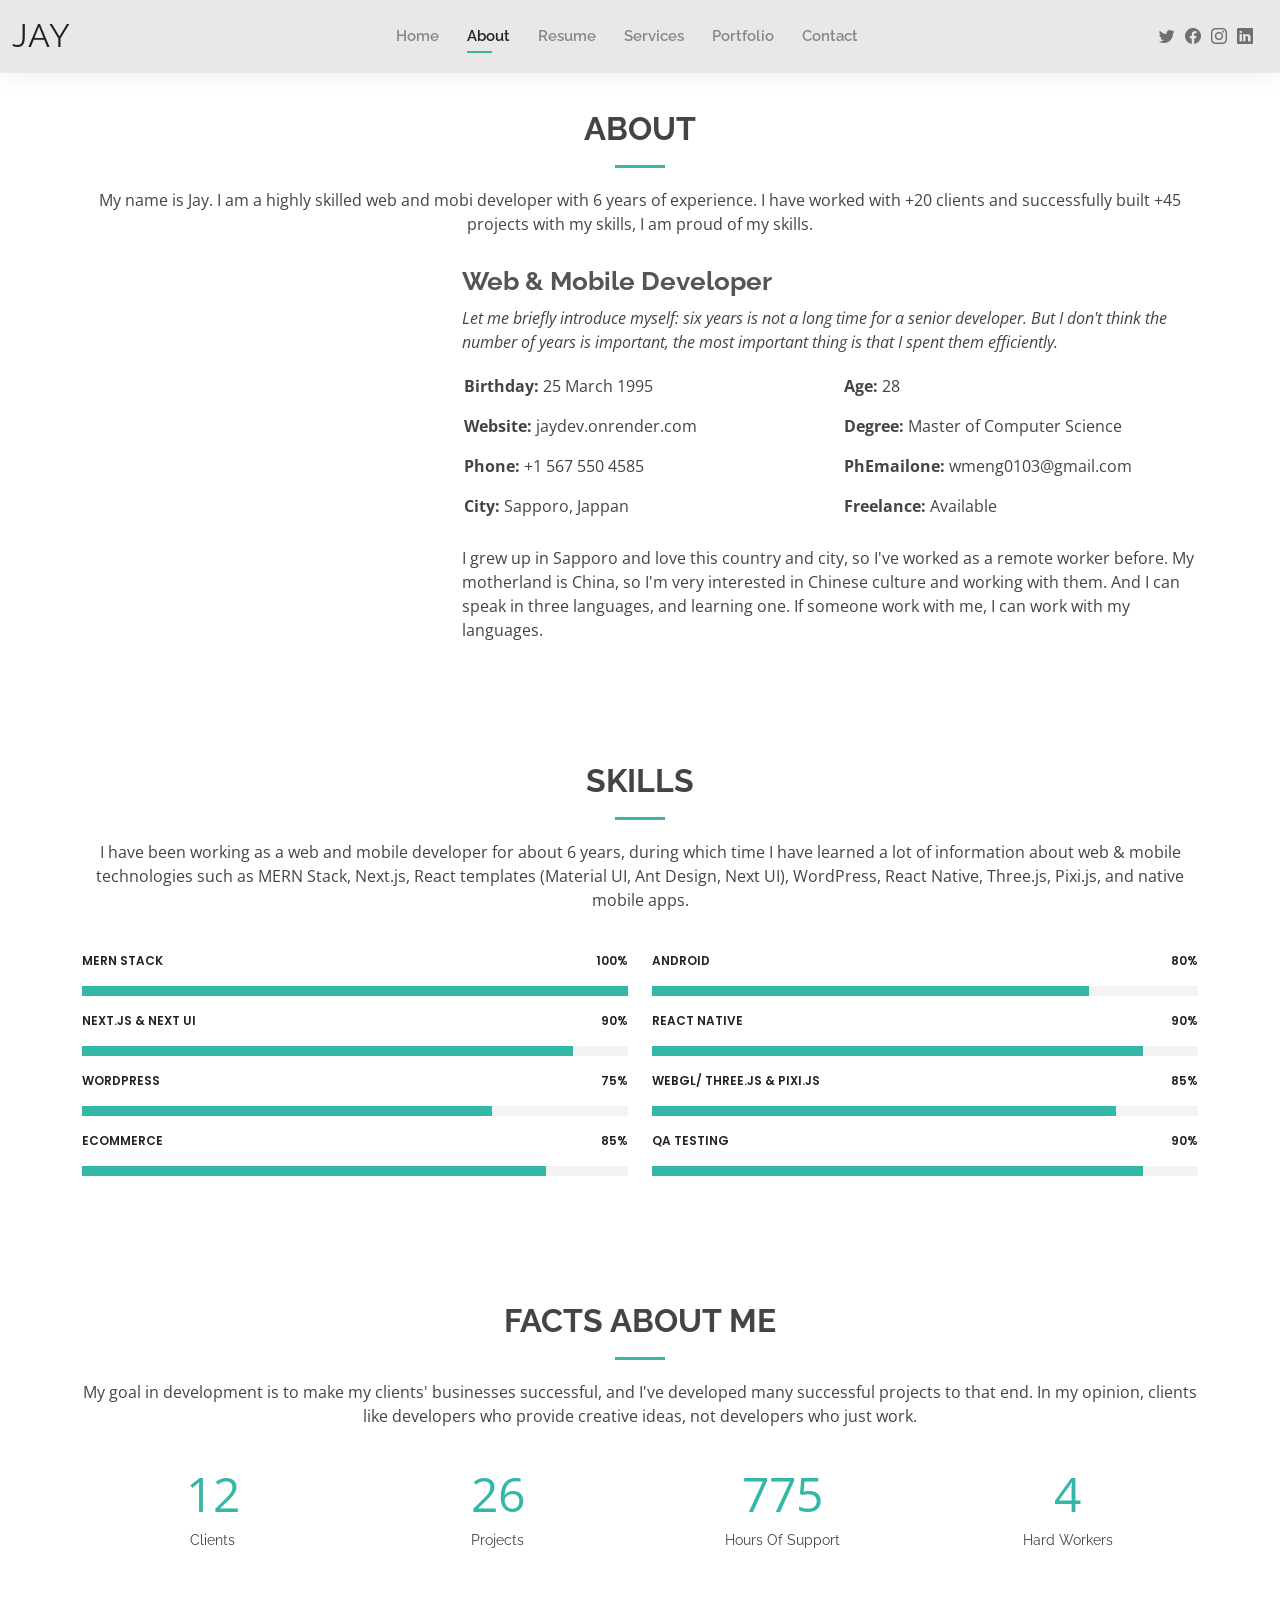
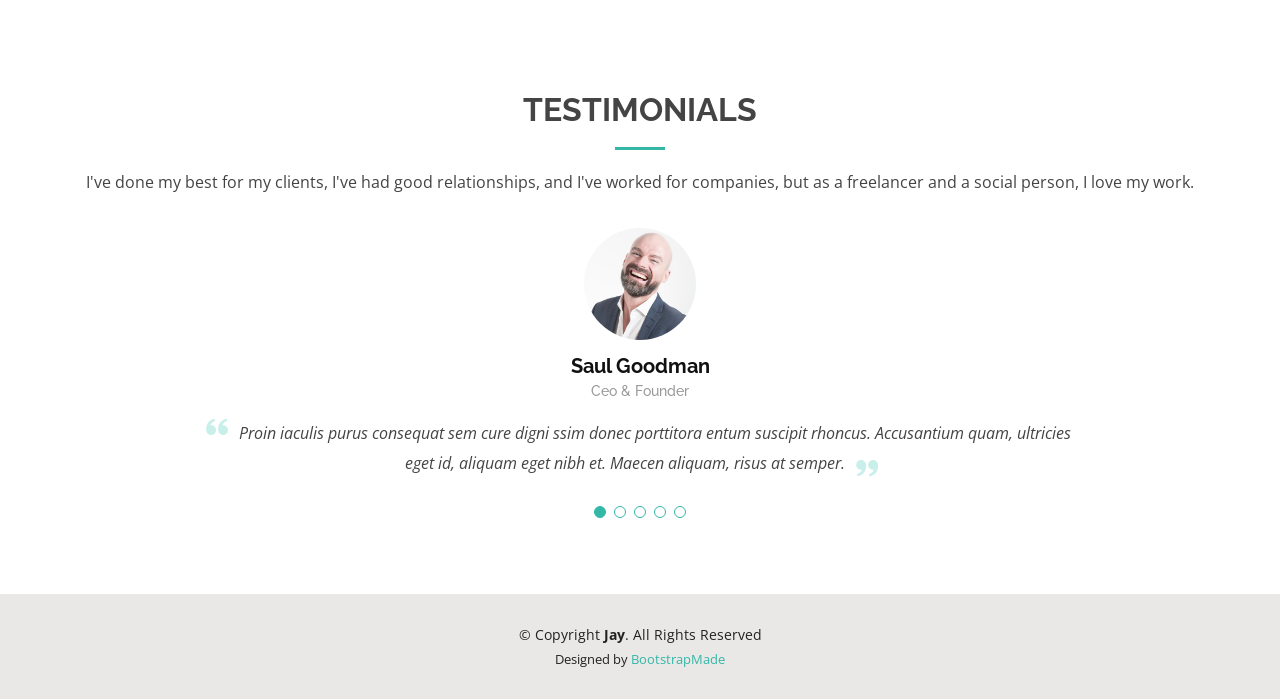
==== commit ef6b4eed: "about me and resume updated about me and resume" ====
--- a/about.html
+++ b/about.html
@@ -42,7 +42,7 @@
   <header id="header" class="fixed-top">
     <div class="container-fluid d-flex justify-content-between align-items-center">
 
-      <h1 class="logo me-auto me-lg-0"><a href="index.html">Kelly</a></h1>
+      <h1 class="logo me-auto me-lg-0"><a href="index.html">Jay</a></h1>
       <!-- Uncomment below if you prefer to use an image logo -->
       <!-- <a href="index.html" class="logo"><img src="assets/img/logo.png" alt="" class="img-fluid"></a>-->
 
@@ -93,9 +93,9 @@
               <div class="col-lg-6">
                 <ul>
                   <li><i class="bi bi-rounded-right"></i> <strong>Birthday:</strong> 25 March 1995</li>
-                  <li><i class="bi bi-rounded-right"></i> <strong>Website:</strong> </li>
+                  <li><i class="bi bi-rounded-right"></i> <strong>Website:</strong> jaydev.onrender.com</li>
                   <li><i class="bi bi-rounded-right"></i> <strong>Phone:</strong> +1 567 550 4585</li>
-                  <li><i class="bi bi-rounded-right"></i> <strong>City:</strong> City : Sapporo, Jappan</li>
+                  <li><i class="bi bi-rounded-right"></i> <strong>City:</strong>  Sapporo, Jappan</li>
                 </ul>
               </div>
               <div class="col-lg-6">
@@ -108,8 +108,8 @@
               </div>
             </div>
             <p>
-              Officiis eligendi itaque labore et dolorum mollitia officiis optio vero. Quisquam sunt adipisci omnis et ut. Nulla accusantium dolor incidunt officia tempore. Et eius omnis.
-              Cupiditate ut dicta maxime officiis quidem quia. Sed et consectetur qui quia repellendus itaque neque. Aliquid amet quidem ut quaerat cupiditate. Ab et eum qui repellendus omnis culpa magni laudantium dolores.
+              I grew up in Sapporo and love this country and city, so I've worked as a remote worker before. My motherland is China, so I'm very interested in Chinese culture and working with them.
+              And I can speak in three languages, and learning one. If someone work with me, I can work with my languages.
             </p>
           </div>
         </div>
@@ -123,7 +123,7 @@
 
         <div class="section-title">
           <h2>Skills</h2>
-          <p>Magnam dolores commodi suscipit. Necessitatibus eius consequatur ex aliquid fuga eum quidem. Sit sint consectetur velit. Quisquam quos quisquam cupiditate. Et nemo qui impedit suscipit alias ea. Quia fugiat sit in iste officiis commodi quidem hic quas.</p>
+          <p>I have been working as a web and mobile developer for about 6 years, during which time I have learned a lot of information about web & mobile technologies such as MERN Stack, Next.js, React templates (Material UI, Ant Design, Next UI), WordPress, React Native, Three.js, Pixi.js, and native mobile apps.</p>
         </div>
 
         <div class="row skills-content">
@@ -131,48 +131,61 @@
           <div class="col-lg-6">
 
             <div class="progress">
-              <span class="skill">HTML <i class="val">100%</i></span>
+              <span class="skill">MERN Stack <i class="val">100%</i></span>
               <div class="progress-bar-wrap">
                 <div class="progress-bar" role="progressbar" aria-valuenow="100" aria-valuemin="0" aria-valuemax="100"></div>
               </div>
             </div>
 
             <div class="progress">
-              <span class="skill">CSS <i class="val">90%</i></span>
+              <span class="skill">Next.js & Next UI <i class="val">90%</i></span>
               <div class="progress-bar-wrap">
                 <div class="progress-bar" role="progressbar" aria-valuenow="90" aria-valuemin="0" aria-valuemax="100"></div>
               </div>
             </div>
 
             <div class="progress">
-              <span class="skill">JavaScript <i class="val">75%</i></span>
+              <span class="skill"> WordPress <i class="val">75%</i></span>
               <div class="progress-bar-wrap">
                 <div class="progress-bar" role="progressbar" aria-valuenow="75" aria-valuemin="0" aria-valuemax="100"></div>
               </div>
             </div>
 
+            <div class="progress">
+              <span class="skill">eCommerce<i class="val">85%</i></span>
+              <div class="progress-bar-wrap">
+                <div class="progress-bar" role="progressbar" aria-valuenow="85" aria-valuemin="0" aria-valuemax="100"></div>
+              </div>
+            </div>
           </div>
 
           <div class="col-lg-6">
 
             <div class="progress">
-              <span class="skill">PHP <i class="val">80%</i></span>
+              <span class="skill">Android <i class="val">80%</i></span>
               <div class="progress-bar-wrap">
                 <div class="progress-bar" role="progressbar" aria-valuenow="80" aria-valuemin="0" aria-valuemax="100"></div>
               </div>
             </div>
 
             <div class="progress">
-              <span class="skill">WordPress/CMS <i class="val">90%</i></span>
+              <span class="skill">React Native <i class="val">90%</i></span>
               <div class="progress-bar-wrap">
                 <div class="progress-bar" role="progressbar" aria-valuenow="90" aria-valuemin="0" aria-valuemax="100"></div>
               </div>
             </div>
 
             <div class="progress">
-              <span class="skill">Photoshop <i class="val">55%</i></span>
-              <div class="progress-bar-wrap">
-                <div class="progress-bar" role="progressbar" aria-valuenow="55" aria-valuemin="0" aria-valuemax="100"></div>
+              <span class="skill">WebGL/ three.js & pixi.js<i class="val">85%</i></span>
+              <div class="progress-bar-wrap">
+                <div class="progress-bar" role="progressbar" aria-valuenow="85" aria-valuemin="0" aria-valuemax="100"></div>
+              </div>
+            </div>
+
+            <div class="progress">
+              <span class="skill">QA TEsting<i class="val">90%</i></span>
+              <div class="progress-bar-wrap">
+                <div class="progress-bar" role="progressbar" aria-valuenow="90" aria-valuemin="0" aria-valuemax="100"></div>
               </div>
             </div>
 
@@ -188,19 +201,19 @@
       <div class="container" data-aos="fade-up">
 
         <div class="section-title">
-          <h2>Facts</h2>
-          <p>Magnam dolores commodi suscipit. Necessitatibus eius consequatur ex aliquid fuga eum quidem. Sit sint consectetur velit. Quisquam quos quisquam cupiditate. Et nemo qui impedit suscipit alias ea. Quia fugiat sit in iste officiis commodi quidem hic quas.</p>
+          <h2>Facts about me</h2>
+          <p>My goal in development is to make my clients' businesses successful, and I've developed many successful projects to that end. In my opinion, clients like developers who provide creative ideas, not developers who just work.</p>
         </div>
 
         <div class="row counters">
 
           <div class="col-lg-3 col-6 text-center">
-            <span data-purecounter-start="0" data-purecounter-end="232" data-purecounter-duration="1" class="purecounter"></span>
+            <span data-purecounter-start="0" data-purecounter-end="23" data-purecounter-duration="1" class="purecounter"></span>
             <p>Clients</p>
           </div>
 
           <div class="col-lg-3 col-6 text-center">
-            <span data-purecounter-start="0" data-purecounter-end="521" data-purecounter-duration="1" class="purecounter"></span>
+            <span data-purecounter-start="0" data-purecounter-end="49" data-purecounter-duration="1" class="purecounter"></span>
             <p>Projects</p>
           </div>
 
@@ -210,7 +223,7 @@
           </div>
 
           <div class="col-lg-3 col-6 text-center">
-            <span data-purecounter-start="0" data-purecounter-end="15" data-purecounter-duration="1" class="purecounter"></span>
+            <span data-purecounter-start="0" data-purecounter-end="8" data-purecounter-duration="1" class="purecounter"></span>
             <p>Hard Workers</p>
           </div>
 
@@ -225,7 +238,7 @@
 
         <div class="section-title">
           <h2>Testimonials</h2>
-          <p>Magnam dolores commodi suscipit. Necessitatibus eius consequatur ex aliquid fuga eum quidem. Sit sint consectetur velit. Quisquam quos quisquam cupiditate. Et nemo qui impedit suscipit alias ea. Quia fugiat sit in iste officiis commodi quidem hic quas.</p>
+          <p>I've done my best for my clients, I've had good relationships, and I've worked for companies, but as a freelancer and a social person, I love my work.</p>
         </div>
 
         <div class="testimonials-slider swiper" data-aos="fade-up" data-aos-delay="100">
@@ -309,7 +322,7 @@
   <footer id="footer">
     <div class="container">
       <div class="copyright">
-        &copy; Copyright <strong><span>Kelly</span></strong>. All Rights Reserved
+        &copy; Copyright <strong><span>Jay</span></strong>. All Rights Reserved
       </div>
       <div class="credits">
         <!-- All the links in the footer should remain intact. -->
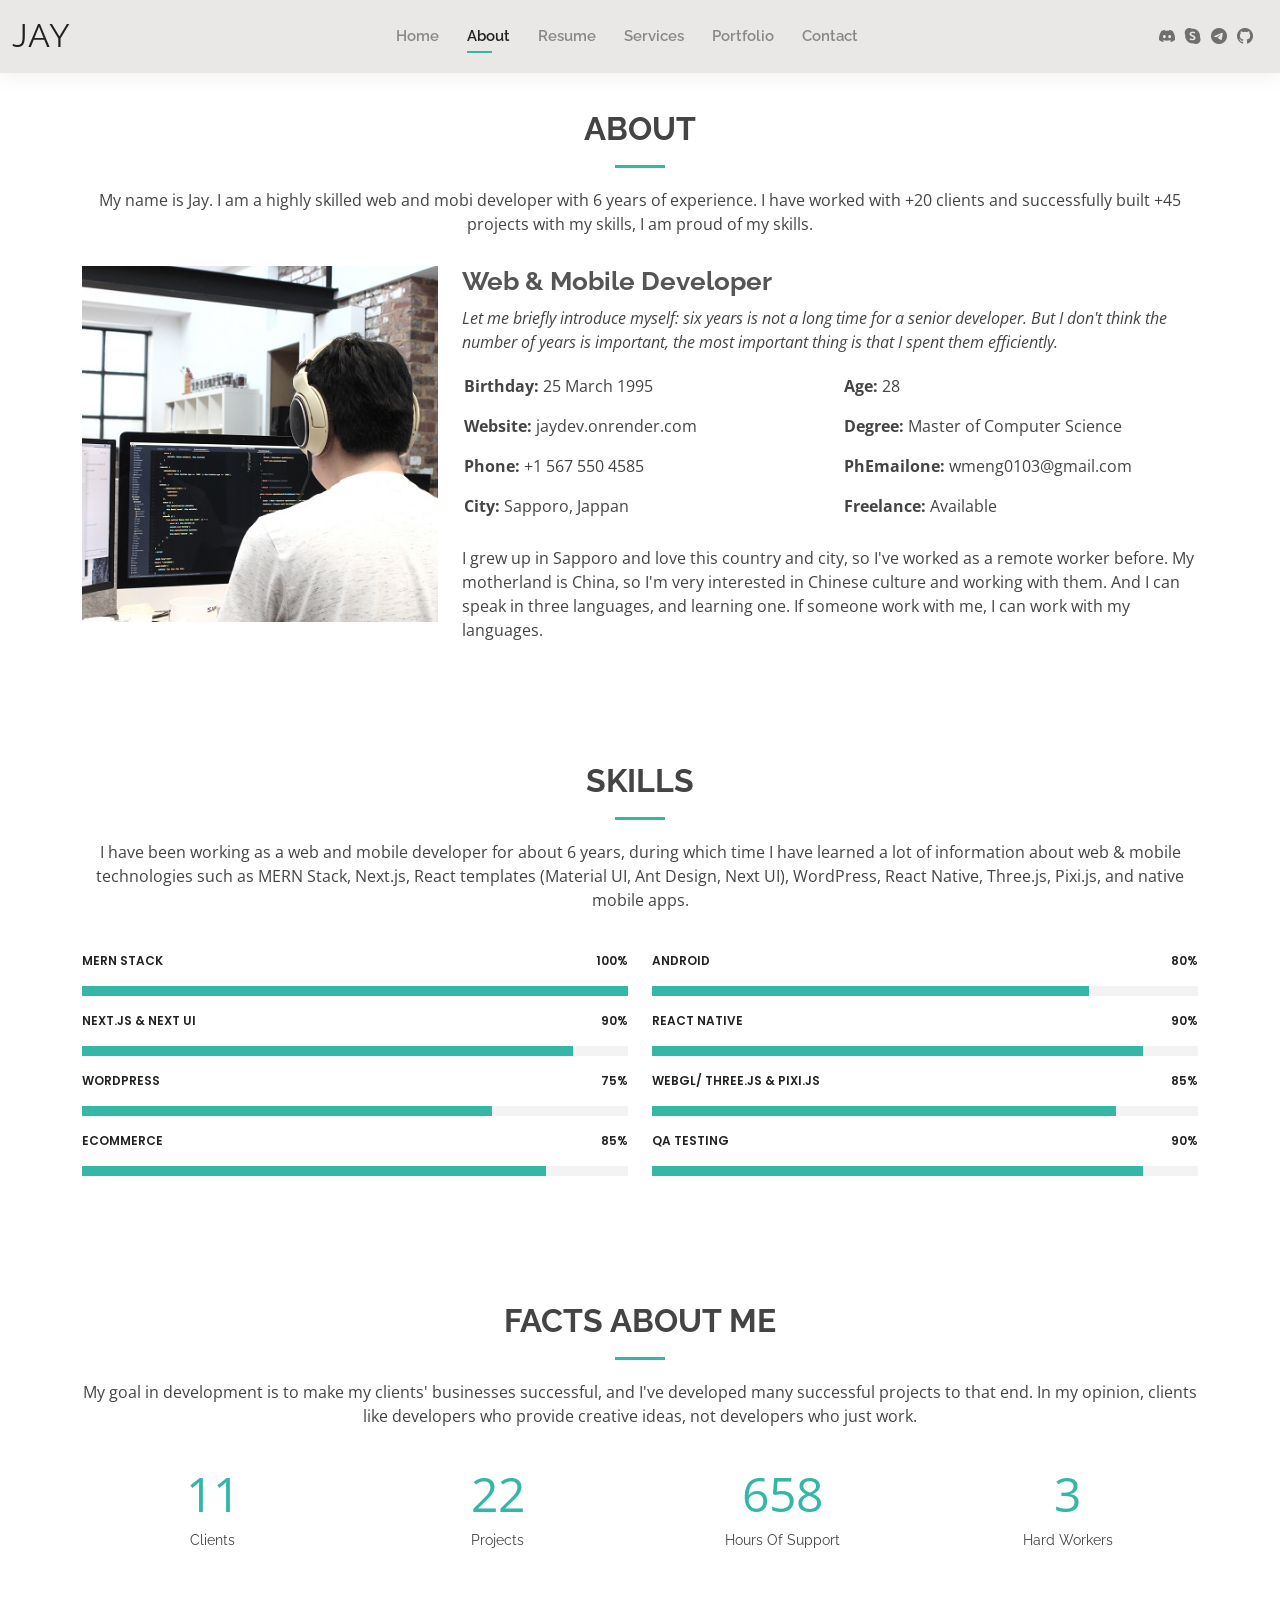
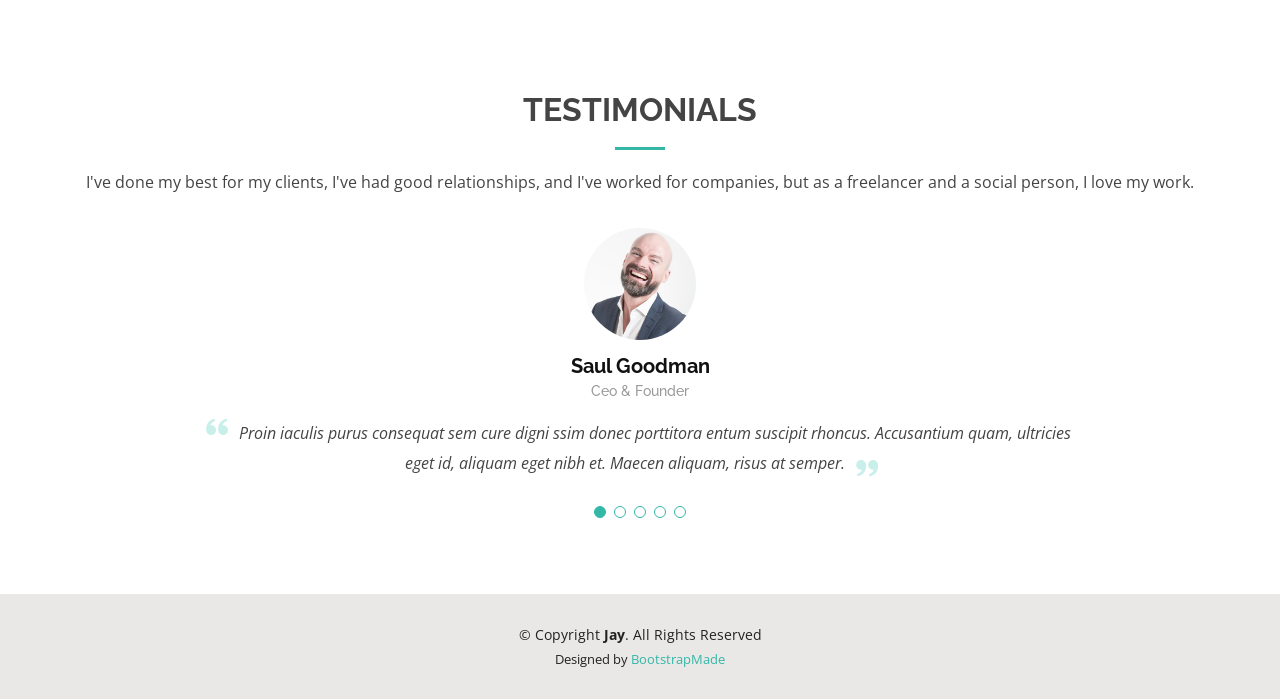
==== commit 71e1e75a: "contact information update contact information update" ====
--- a/about.html
+++ b/about.html
@@ -59,10 +59,10 @@
       </nav><!-- .navbar -->
 
       <div class="header-social-links">
-        <a href="#" class="twitter"><i class="bi bi-twitter"></i></a>
-        <a href="#" class="facebook"><i class="bi bi-facebook"></i></a>
-        <a href="#" class="instagram"><i class="bi bi-instagram"></i></a>
-        <a href="#" class="linkedin"><i class="bi bi-linkedin"></i></i></a>
+        <a href="https://discord.com/users/jyah1226_60755" target="_blank" class="discord"><i class="bi bi-discord"></i></a>
+        <a href="https://join.skype.com/invite/ukeEJ9tkwibb" target="_blank" class="skype"><i class="bi bi-skype"></i></a>
+        <a href="https://t.me/jayhayasi" target="_blank" class="telegram"><i class="bi bi-telegram"></i></a>
+        <a href="https://github.com/ninjadev0831" target="_blank" class="github"><i class="bi bi-github"></i></i></a>
       </div>
 
     </div>
